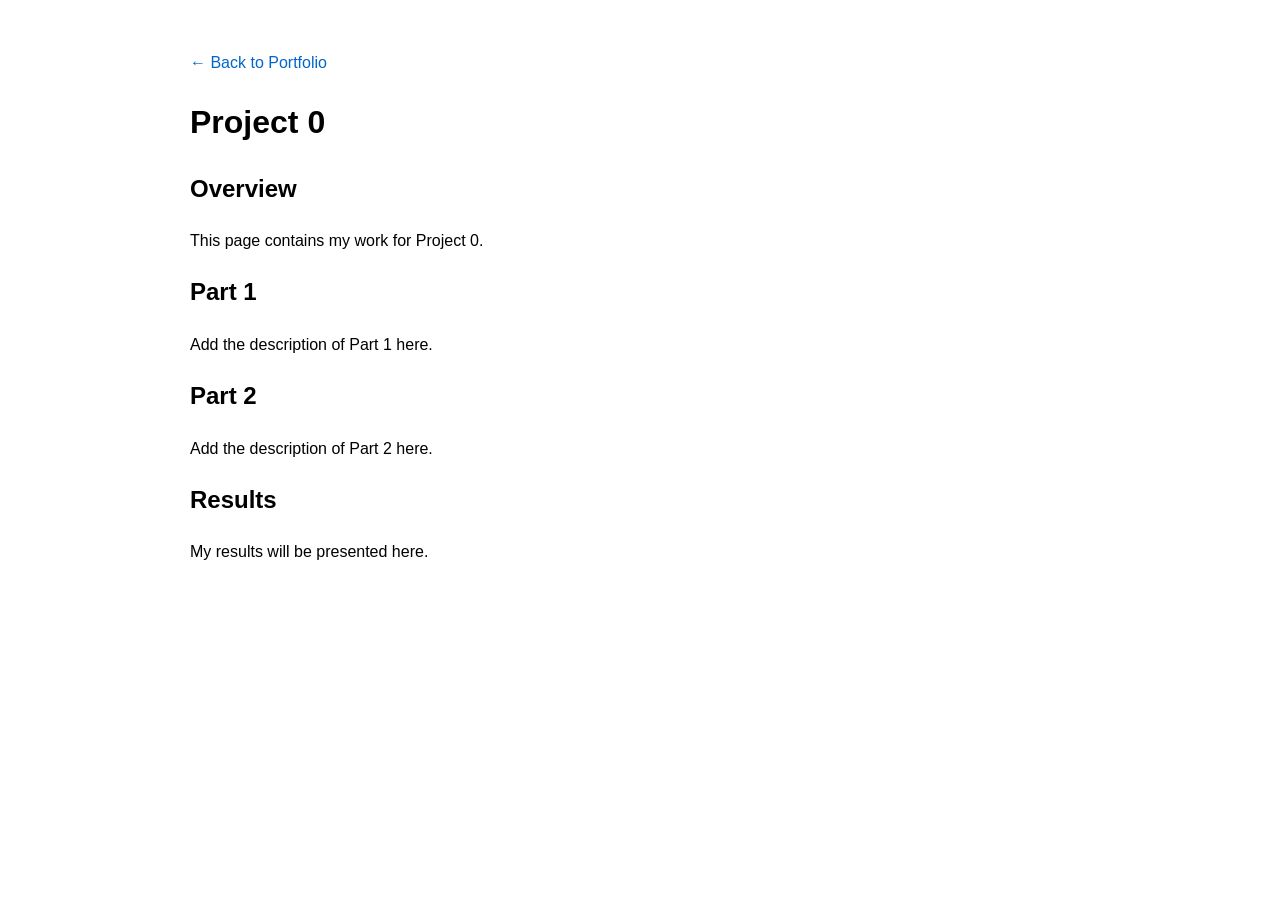
==== 0/index.html @ 97714717 "Add Project 0 page" ====
<!DOCTYPE html>
<html lang="en">

<head>
    <meta charset="UTF-8">
    <meta name="viewport" content="width=device-width, initial-scale=1.0">

    <title>Project 0 | Liankang Zhou</title>

    <style>
        body {
            font-family: Arial, sans-serif;
            max-width: 900px;
            margin: 50px auto;
            padding: 0 20px;
            line-height: 1.6;
        }

        a {
            color: #0066cc;
            text-decoration: none;
        }

        a:hover {
            text-decoration: underline;
        }

        img {
            max-width: 100%;
        }
    </style>
</head>

<body>
    <a href="../index.html">← Back to Portfolio</a>

    <h1>Project 0</h1>

    <h2>Overview</h2>
    <p>
        This page contains my work for Project 0.
    </p>

    <h2>Part 1</h2>
    <p>
        Add the description of Part 1 here.
    </p>

    <h2>Part 2</h2>
    <p>
        Add the description of Part 2 here.
    </p>

    <h2>Results</h2>
    <p>
        My results will be presented here.
    </p>
</body>

</html>
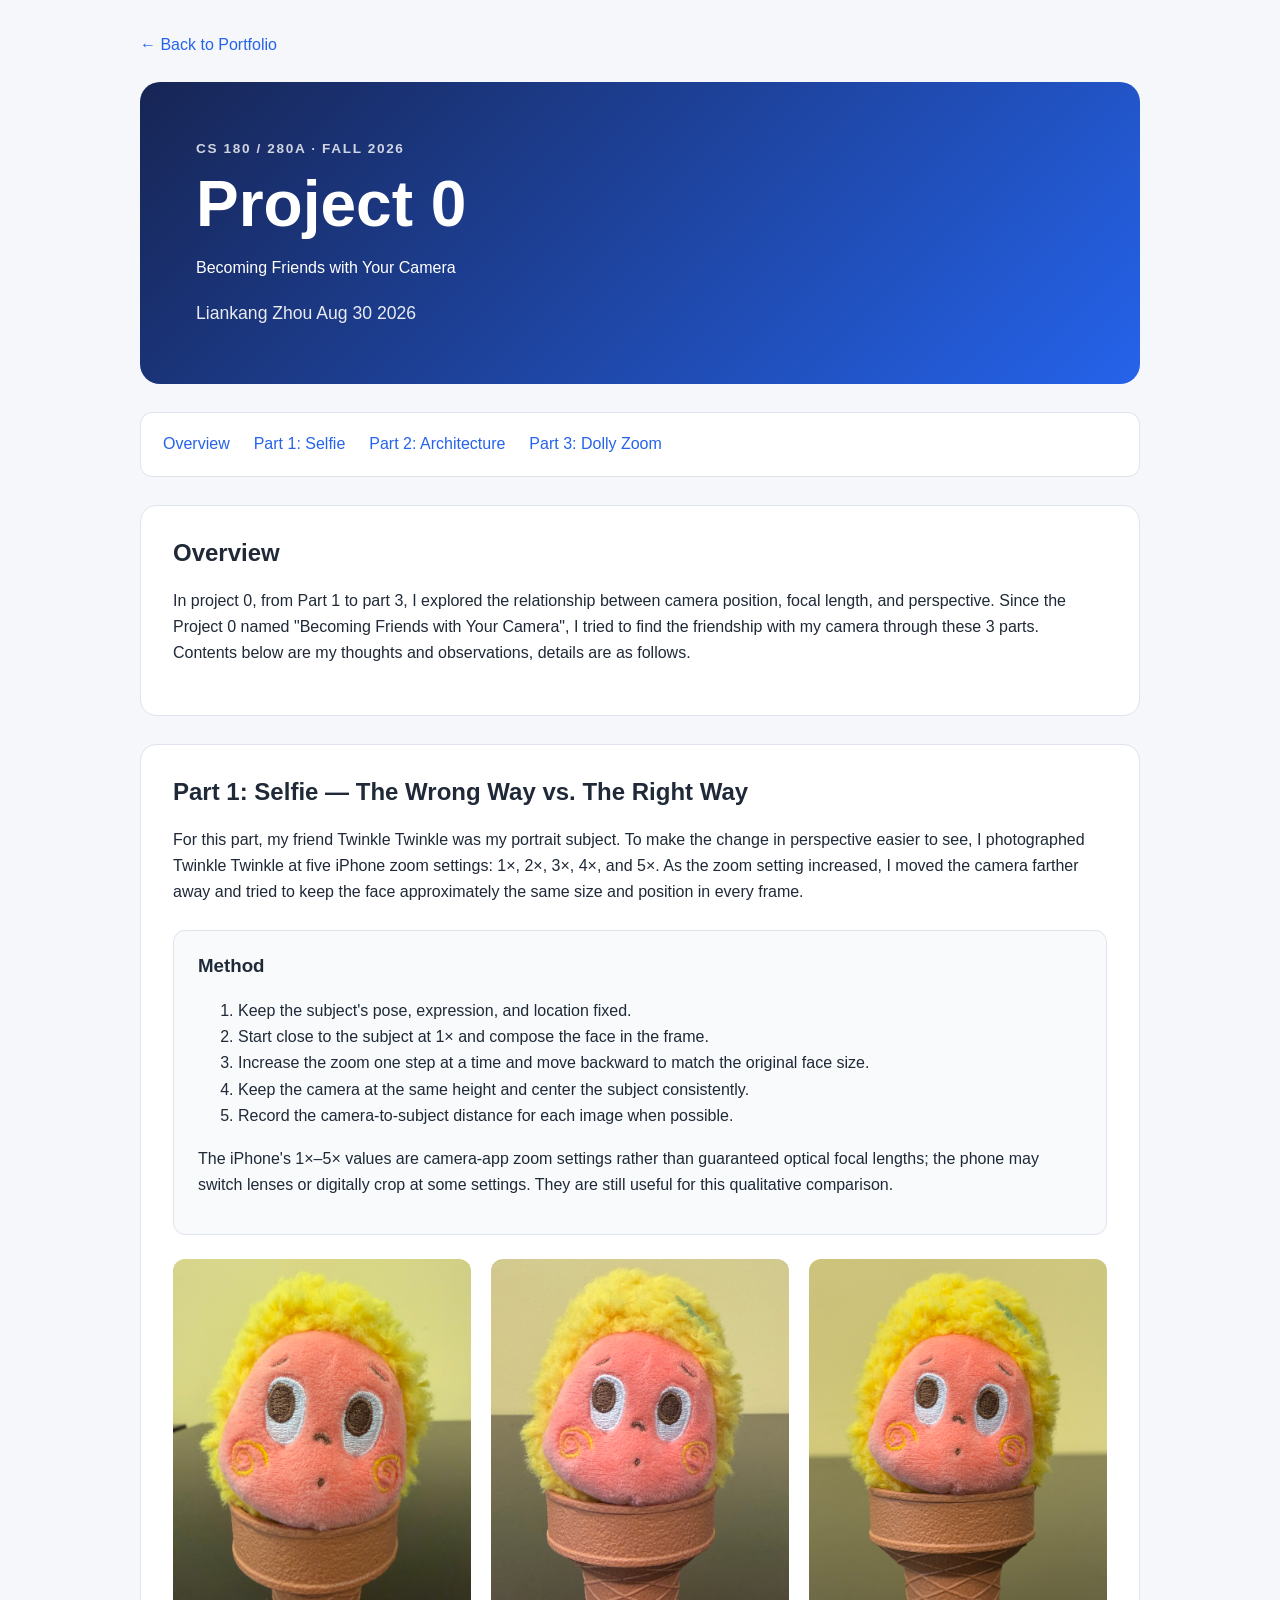
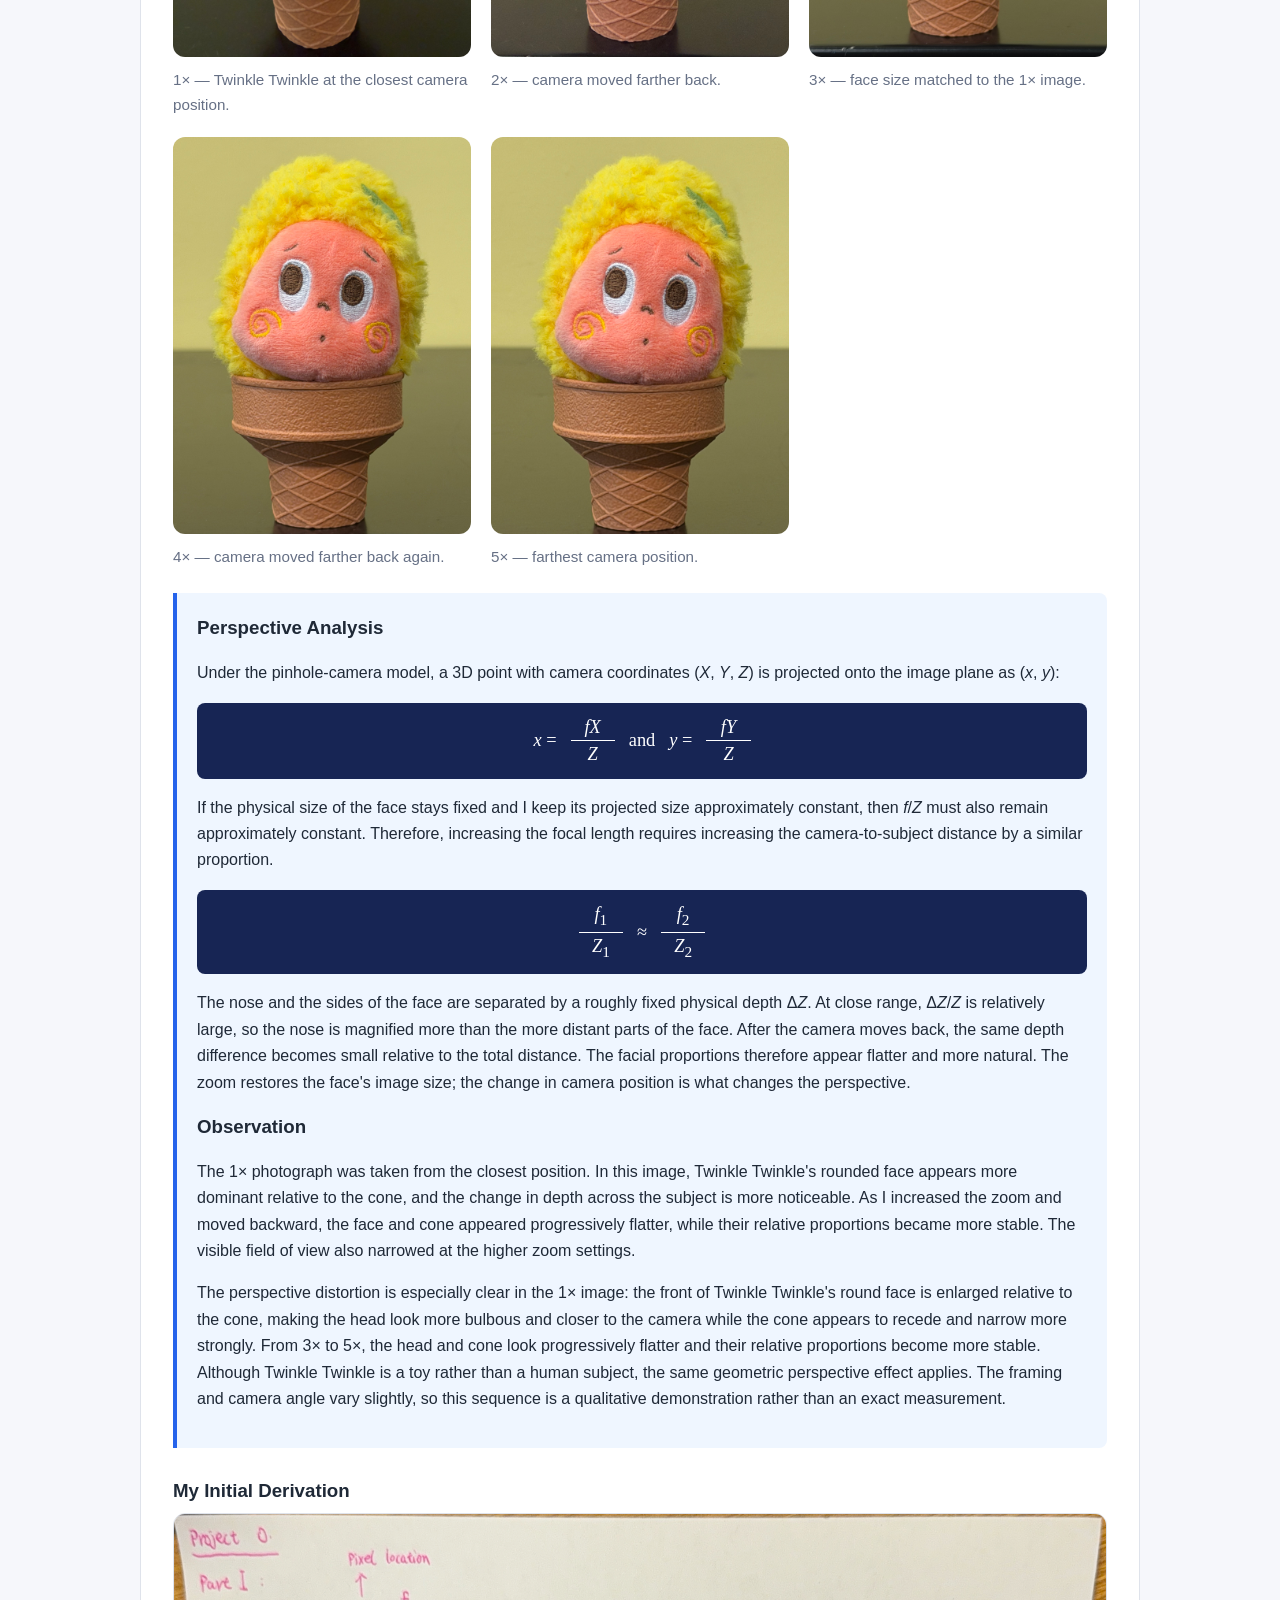
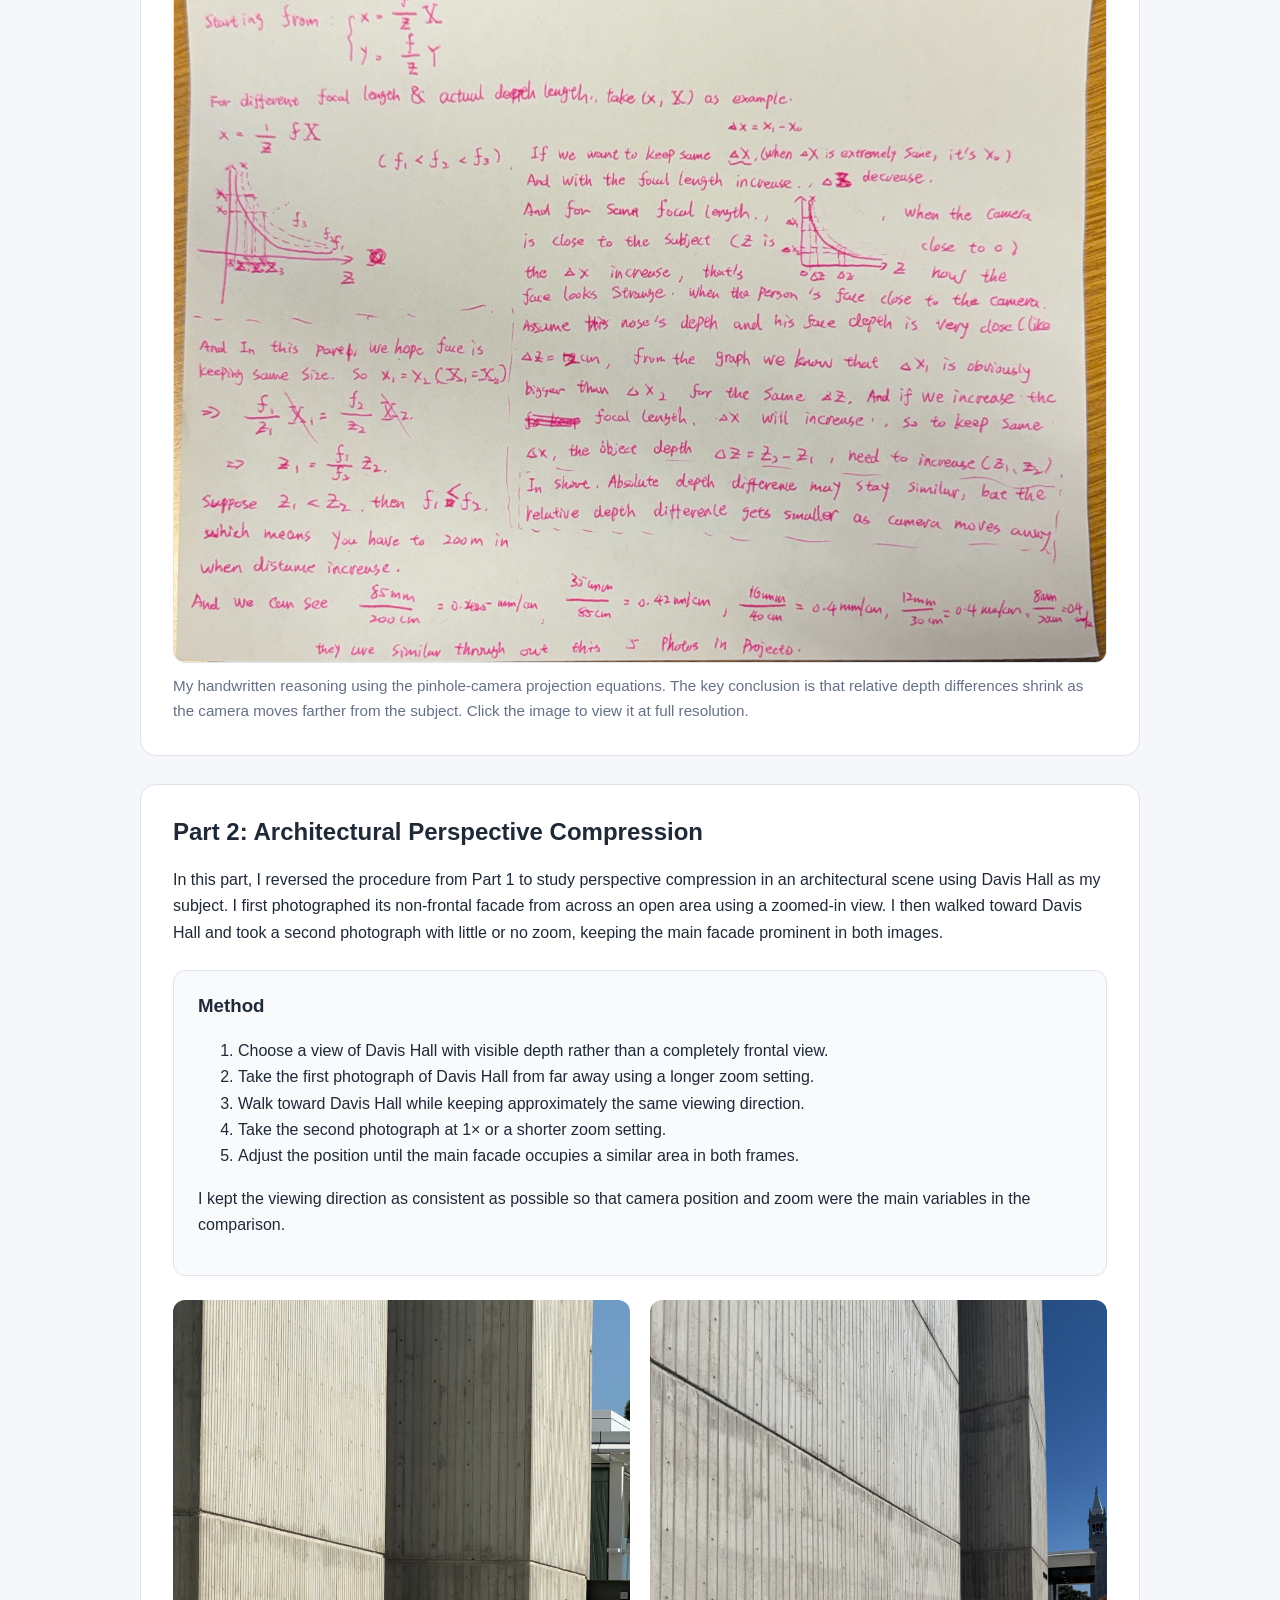
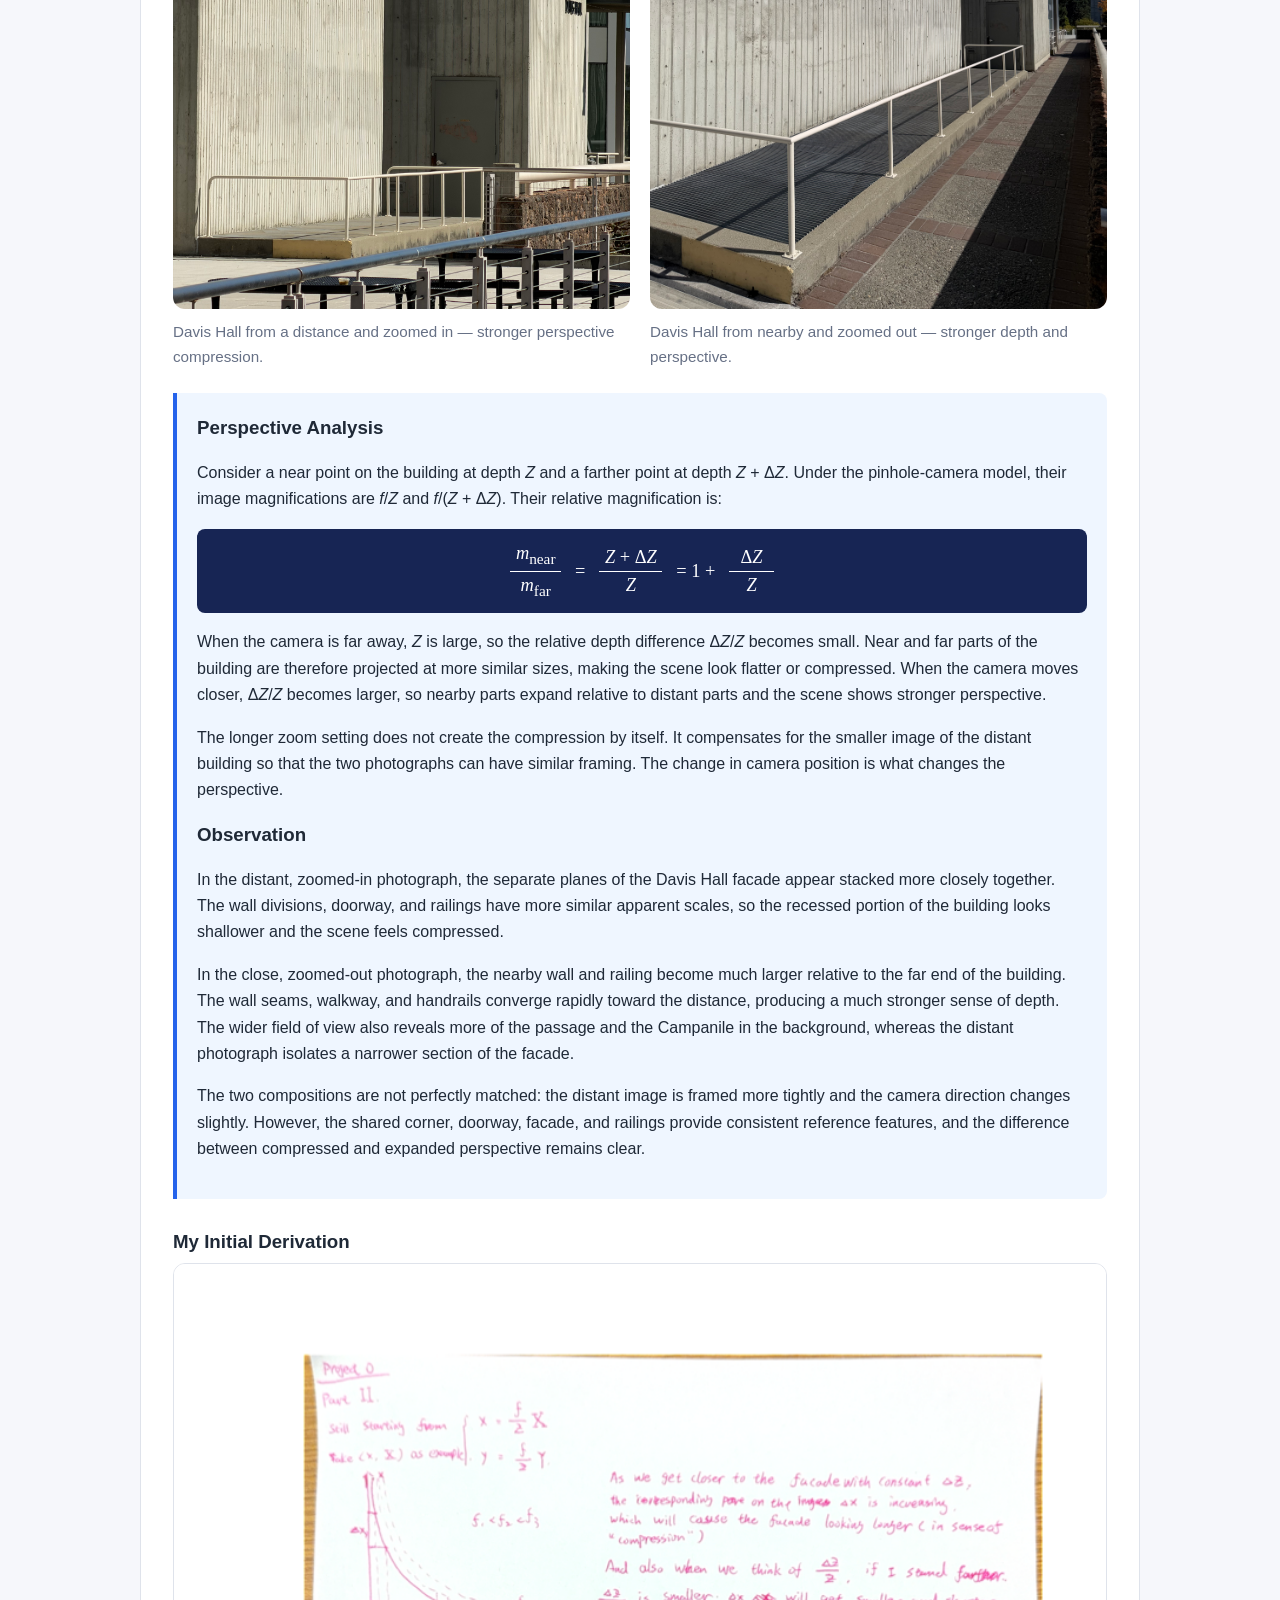
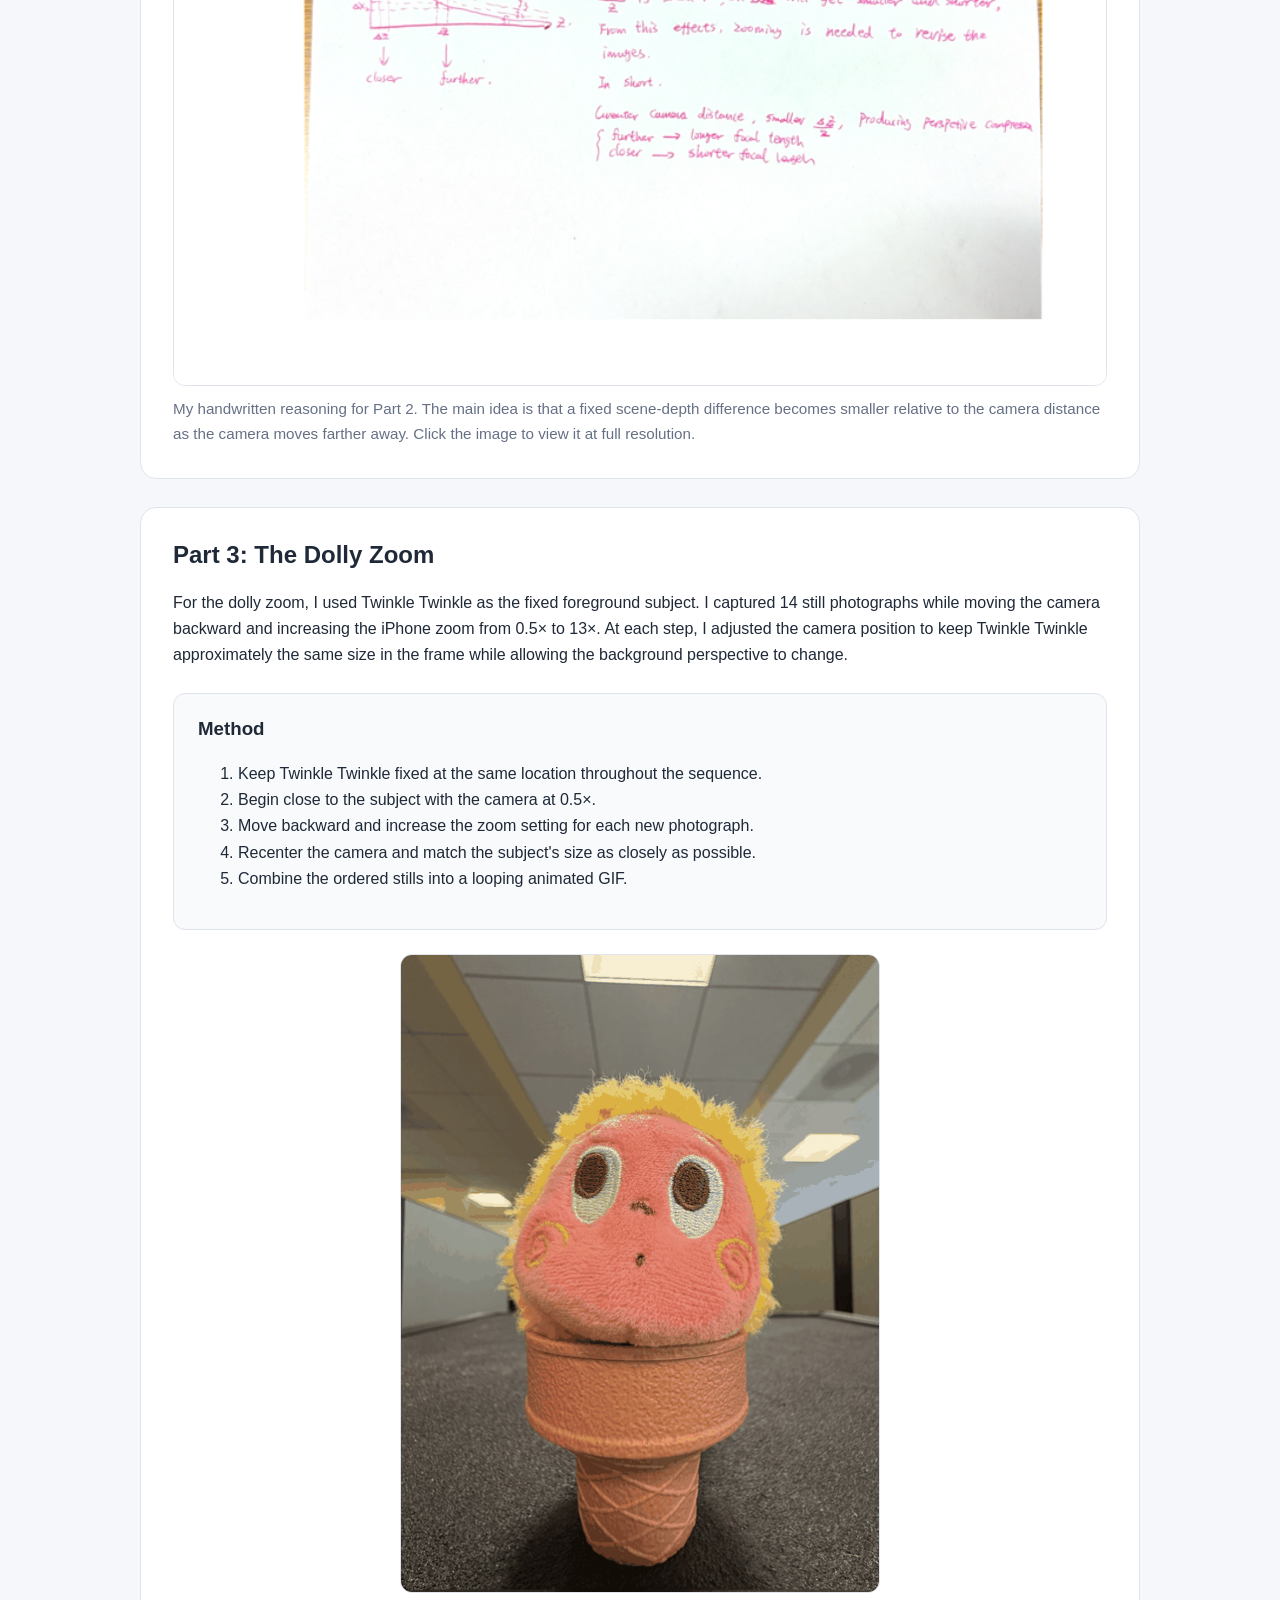
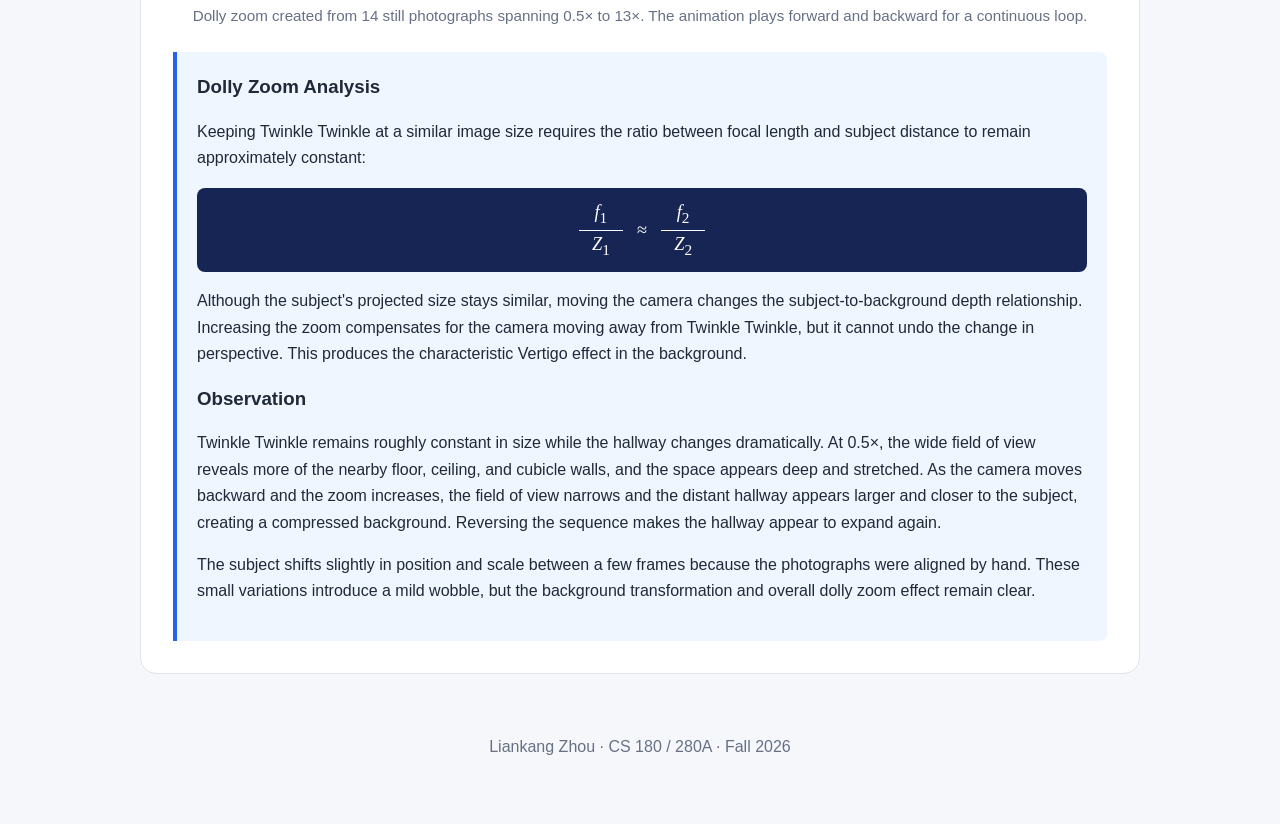
==== commit 0169254a: "Complete Project 0 webpage" ====
--- a/0/index.html
+++ b/0/index.html
@@ -8,53 +8,652 @@
     <title>Project 0 | Liankang Zhou</title>
 
     <style>
+        :root {
+            --background: #f6f7fb;
+            --surface: #ffffff;
+            --text: #1f2937;
+            --muted: #667085;
+            --accent: #2563eb;
+            --border: #dfe3eb;
+        }
+
+        * {
+            box-sizing: border-box;
+        }
+
+        html {
+            scroll-behavior: smooth;
+        }
+
         body {
+            margin: 0;
+            color: var(--text);
+            background: var(--background);
             font-family: Arial, sans-serif;
-            max-width: 900px;
-            margin: 50px auto;
-            padding: 0 20px;
-            line-height: 1.6;
-        }
-
-        a {
-            color: #0066cc;
+            line-height: 1.65;
+        }
+
+        main,
+        .site-header {
+            width: min(100% - 40px, 1000px);
+            margin: 0 auto;
+        }
+
+        .site-header {
+            padding: 32px 0 24px;
+        }
+
+        .back-link,
+        nav a {
+            color: var(--accent);
             text-decoration: none;
         }
 
-        a:hover {
+        .back-link:hover,
+        nav a:hover {
             text-decoration: underline;
         }
 
-        img {
-            max-width: 100%;
+        .hero {
+            padding: 56px;
+            border-radius: 20px;
+            color: white;
+            background: linear-gradient(135deg, #172554, #2563eb);
+        }
+
+        .eyebrow {
+            margin: 0 0 8px;
+            font-size: 0.85rem;
+            font-weight: bold;
+            letter-spacing: 0.12em;
+            text-transform: uppercase;
+            opacity: 0.8;
+        }
+
+        h1 {
+            margin: 0;
+            font-size: clamp(2.2rem, 6vw, 4rem);
+            line-height: 1.1;
+        }
+
+        .hero p:last-child {
+            max-width: 650px;
+            margin-bottom: 0;
+            font-size: 1.1rem;
+            opacity: 0.9;
+        }
+
+        nav {
+            display: flex;
+            flex-wrap: wrap;
+            gap: 12px 24px;
+            margin: 28px 0;
+            padding: 18px 22px;
+            border: 1px solid var(--border);
+            border-radius: 12px;
+            background: var(--surface);
+        }
+
+        section {
+            margin: 28px 0;
+            padding: 32px;
+            border: 1px solid var(--border);
+            border-radius: 16px;
+            background: var(--surface);
+        }
+
+        h2 {
+            margin-top: 0;
+            line-height: 1.25;
+        }
+
+        h3 {
+            margin-bottom: 6px;
+        }
+
+        .image-grid {
+            display: grid;
+            grid-template-columns: repeat(auto-fit, minmax(240px, 1fr));
+            gap: 20px;
+            margin-top: 24px;
+        }
+
+        figure {
+            margin: 0;
+        }
+
+        /* Replace each .image-placeholder with an <img> after adding your photos. */
+        .image-placeholder {
+            display: grid;
+            min-height: 280px;
+            place-items: center;
+            padding: 24px;
+            border: 2px dashed #b8c0cc;
+            border-radius: 12px;
+            color: var(--muted);
+            background: #f8fafc;
+            text-align: center;
+        }
+
+        figure img {
+            display: block;
+            width: 100%;
+            height: auto;
+            border-radius: 12px;
+        }
+
+        figcaption {
+            margin-top: 10px;
+            color: var(--muted);
+            font-size: 0.95rem;
+        }
+
+        .analysis {
+            margin-top: 24px;
+            padding: 20px;
+            border-left: 4px solid var(--accent);
+            border-radius: 0 8px 8px 0;
+            background: #eff6ff;
+        }
+
+        .analysis h3 {
+            margin-top: 0;
+        }
+
+        .method {
+            margin-top: 24px;
+            padding: 20px 24px;
+            border: 1px solid var(--border);
+            border-radius: 12px;
+            background: #f8fafc;
+        }
+
+        .method h3 {
+            margin-top: 0;
+        }
+
+        .equation {
+            display: flex;
+            align-items: center;
+            justify-content: center;
+            gap: 14px;
+            overflow-x: auto;
+            margin: 16px 0;
+            padding: 14px 18px;
+            border-radius: 8px;
+            background: #172554;
+            color: white;
+            font-family: Georgia, serif;
+            font-size: 1.15rem;
+            text-align: center;
+        }
+
+        .fraction {
+            display: inline-flex;
+            flex-direction: column;
+            align-items: stretch;
+            min-width: 2.4em;
+            line-height: 1.1;
+            vertical-align: middle;
+        }
+
+        .numerator {
+            padding: 0 0.3em 0.18em;
+            border-bottom: 1.5px solid currentColor;
+        }
+
+        .denominator {
+            padding: 0.18em 0.3em 0;
+        }
+
+        .note-figure {
+            margin-top: 28px;
+        }
+
+        .note-figure a {
+            display: block;
+            border-radius: 12px;
+            cursor: zoom-in;
+        }
+
+        .note-figure img {
+            display: block;
+            width: 100%;
+            height: auto;
+            object-fit: contain;
+            border: 1px solid var(--border);
+            background: #ffffff;
+        }
+
+        .gif-figure {
+            margin-top: 24px;
+            text-align: center;
+        }
+
+        .gif-figure img {
+            width: min(100%, 480px);
+            margin: 0 auto;
+            border: 1px solid var(--border);
+        }
+
+        footer {
+            padding: 16px 0 48px;
+            color: var(--muted);
+            text-align: center;
+        }
+
+        @media (max-width: 700px) {
+            .hero,
+            section {
+                padding: 24px;
+            }
+
+            .image-grid {
+                grid-template-columns: 1fr;
+            }
+
+            .image-placeholder {
+                min-height: 220px;
+            }
         }
     </style>
 </head>
 
 <body>
-    <a href="../index.html">← Back to Portfolio</a>
-
-    <h1>Project 0</h1>
-
-    <h2>Overview</h2>
-    <p>
-        This page contains my work for Project 0.
-    </p>
-
-    <h2>Part 1</h2>
-    <p>
-        Add the description of Part 1 here.
-    </p>
-
-    <h2>Part 2</h2>
-    <p>
-        Add the description of Part 2 here.
-    </p>
-
-    <h2>Results</h2>
-    <p>
-        My results will be presented here.
-    </p>
+    <header class="site-header">
+        <a class="back-link" href="../index.html">← Back to Portfolio</a>
+    </header>
+
+    <main>
+        <header class="hero">
+            <p class="eyebrow">CS 180 / 280A · Fall 2026</p>
+            <h1>Project 0</h1>
+            <p>Becoming Friends with Your Camera</p>
+            <p>Liankang Zhou Aug 30 2026</p>
+        </header>
+
+        <nav aria-label="Project sections">
+            <a href="#overview">Overview</a>
+            <a href="#part-1">Part 1: Selfie</a>
+            <a href="#part-2">Part 2: Architecture</a>
+            <a href="#part-3">Part 3: Dolly Zoom</a>
+        </nav>
+
+        <section id="overview">
+            <h2>Overview</h2>
+            <p>
+                In project 0, from Part 1 to part 3, I explored the relationship between camera position, focal length,
+                and perspective. Since the Project 0 named "Becoming Friends with Your Camera", I tried to find the friendship
+                with my camera through these 3 parts. Contents below are my thoughts and observations, details are as follows.
+            </p>
+        </section>
+
+        <section id="part-1">
+            <h2>Part 1: Selfie — The Wrong Way vs. The Right Way</h2>
+            <p>
+                For this part, my friend Twinkle Twinkle was my portrait subject. To make
+                the change in perspective easier to see, I photographed Twinkle Twinkle at five
+                iPhone zoom settings: 1×, 2×, 3×, 4×, and 5×. As the zoom setting increased,
+                I moved the camera farther away and tried to keep the face approximately the
+                same size and position in every frame.
+            </p>
+
+            <div class="method">
+                <h3>Method</h3>
+                <ol>
+                    <li>Keep the subject's pose, expression, and location fixed.</li>
+                    <li>Start close to the subject at 1× and compose the face in the frame.</li>
+                    <li>Increase the zoom one step at a time and move backward to match the original face size.</li>
+                    <li>Keep the camera at the same height and center the subject consistently.</li>
+                    <li>Record the camera-to-subject distance for each image when possible.</li>
+                </ol>
+                <p>
+                    The iPhone's 1×–5× values are camera-app zoom settings rather than
+                    guaranteed optical focal lengths; the phone may switch lenses or digitally
+                    crop at some settings. They are still useful for this qualitative comparison.
+                </p>
+            </div>
+
+            <div class="image-grid">
+                <figure>
+                    <img
+                        src="./images/1x.JPG"
+                        alt="Close portrait of Twinkle Twinkle photographed at 1x zoom"
+                    >
+                    <figcaption>1× — Twinkle Twinkle at the closest camera position.</figcaption>
+                </figure>
+
+                <figure>
+                    <img
+                        src="./images/2x.JPG"
+                        alt="Portrait of Twinkle Twinkle photographed at 2x zoom"
+                        loading="lazy"
+                    >
+                    <figcaption>2× — camera moved farther back.</figcaption>
+                </figure>
+
+                <figure>
+                    <img
+                        src="./images/3x.JPG"
+                        alt="Portrait of Twinkle Twinkle photographed at 3x zoom"
+                        loading="lazy"
+                    >
+                    <figcaption>3× — face size matched to the 1× image.</figcaption>
+                </figure>
+
+                <figure>
+                    <img
+                        src="./images/4x.JPG"
+                        alt="Portrait of Twinkle Twinkle photographed at 4x zoom"
+                        loading="lazy"
+                    >
+                    <figcaption>4× — camera moved farther back again.</figcaption>
+                </figure>
+
+                <figure>
+                    <img
+                        src="./images/5x.JPG"
+                        alt="Portrait of Twinkle Twinkle photographed at 5x zoom"
+                        loading="lazy"
+                    >
+                    <figcaption>5× — farthest camera position.</figcaption>
+                </figure>
+            </div>
+
+            <div class="analysis">
+                <h3>Perspective Analysis</h3>
+                <p>
+                    Under the pinhole-camera model, a 3D point with camera coordinates
+                    (<em>X</em>, <em>Y</em>, <em>Z</em>) is projected onto the image plane as
+                    (<em>x</em>, <em>y</em>):
+                </p>
+                <div class="equation" aria-label="x equals f X over Z, and y equals f Y over Z">
+                    <span><em>x</em> =</span>
+                    <span class="fraction">
+                        <span class="numerator"><em>fX</em></span>
+                        <span class="denominator"><em>Z</em></span>
+                    </span>
+                    <span>and</span>
+                    <span><em>y</em> =</span>
+                    <span class="fraction">
+                        <span class="numerator"><em>fY</em></span>
+                        <span class="denominator"><em>Z</em></span>
+                    </span>
+                </div>
+                <p>
+                    If the physical size of the face stays fixed and I keep its projected
+                    size approximately constant, then <em>f</em>/<em>Z</em> must also remain
+                    approximately constant. Therefore, increasing the focal length requires
+                    increasing the camera-to-subject distance by a similar proportion.
+                </p>
+                <div class="equation" aria-label="f one over Z one is approximately equal to f two over Z two">
+                    <span class="fraction">
+                        <span class="numerator"><em>f</em><sub>1</sub></span>
+                        <span class="denominator"><em>Z</em><sub>1</sub></span>
+                    </span>
+                    <span>≈</span>
+                    <span class="fraction">
+                        <span class="numerator"><em>f</em><sub>2</sub></span>
+                        <span class="denominator"><em>Z</em><sub>2</sub></span>
+                    </span>
+                </div>
+                <p>
+                    The nose and the sides of the face are separated by a roughly fixed physical
+                    depth Δ<em>Z</em>. At close range, Δ<em>Z</em>/<em>Z</em> is relatively large,
+                    so the nose is magnified more than the more distant parts of the face. After
+                    the camera moves back, the same depth difference becomes small relative to
+                    the total distance. The facial proportions therefore appear flatter and more
+                    natural. The zoom restores the face's image size; the change in camera position
+                    is what changes the perspective.
+                </p>
+
+                <h3>Observation</h3>
+                <p>
+                    The 1× photograph was taken from the closest position. In this image,
+                    Twinkle Twinkle's rounded face appears more dominant relative to the cone,
+                    and the change in depth across the subject is more noticeable. As I increased
+                    the zoom and moved backward, the face and cone appeared progressively flatter,
+                    while their relative proportions became more stable. The visible field of view
+                    also narrowed at the higher zoom settings.
+                </p>
+                <p>
+                    The perspective distortion is especially clear in the 1× image: the front of
+                    Twinkle Twinkle's round face is enlarged relative to the cone, making the head
+                    look more bulbous and closer to the camera while the cone appears to recede and
+                    narrow more strongly. From 3× to 5×, the head and cone look progressively flatter
+                    and their relative proportions become more stable. Although Twinkle Twinkle is a
+                    toy rather than a human subject, the same geometric perspective effect applies.
+                    The framing and camera angle vary slightly, so this sequence is a qualitative
+                    demonstration rather than an exact measurement.
+                </p>
+            </div>
+
+            <figure class="note-figure">
+                <h3>My Initial Derivation</h3>
+                <a
+                    href="./images/part1-perspective-notes.png"
+                    target="_blank"
+                    rel="noopener"
+                    aria-label="Open the handwritten derivation at full resolution"
+                >
+                    <img
+                        src="./images/part1-perspective-notes.png"
+                        alt="Handwritten derivation of the relationship between focal length, camera distance, and perspective"
+                    >
+                </a>
+                <figcaption>
+                    My handwritten reasoning using the pinhole-camera projection equations.
+                    The key conclusion is that relative depth differences shrink as the camera
+                    moves farther from the subject. Click the image to view it at full resolution.
+                </figcaption>
+            </figure>
+        </section>
+
+        <section id="part-2">
+            <h2>Part 2: Architectural Perspective Compression</h2>
+            <p>
+                In this part, I reversed the procedure from Part 1 to study perspective
+                compression in an architectural scene using Davis Hall as my subject. I first
+                photographed its non-frontal facade from across an open area using a zoomed-in
+                view. I then walked toward Davis Hall and took a second photograph with little
+                or no zoom, keeping the main facade prominent in both images.
+            </p>
+
+            <div class="method">
+                <h3>Method</h3>
+                <ol>
+                    <li>Choose a view of Davis Hall with visible depth rather than a completely frontal view.</li>
+                    <li>Take the first photograph of Davis Hall from far away using a longer zoom setting.</li>
+                    <li>Walk toward Davis Hall while keeping approximately the same viewing direction.</li>
+                    <li>Take the second photograph at 1× or a shorter zoom setting.</li>
+                    <li>Adjust the position until the main facade occupies a similar area in both frames.</li>
+                </ol>
+                <p>
+                    I kept the viewing direction as consistent as possible so that camera position
+                    and zoom were the main variables in the comparison.
+                </p>
+            </div>
+
+            <div class="image-grid">
+                <figure>
+                    <img
+                        src="./images/davis-hall-distant.JPG"
+                        alt="Distant zoomed-in photograph of the Davis Hall facade"
+                        loading="lazy"
+                    >
+                    <figcaption>Davis Hall from a distance and zoomed in — stronger perspective compression.</figcaption>
+                </figure>
+
+                <figure>
+                    <img
+                        src="./images/davis-hall-close.JPG"
+                        alt="Close zoomed-out photograph looking along the Davis Hall facade"
+                        loading="lazy"
+                    >
+                    <figcaption>Davis Hall from nearby and zoomed out — stronger depth and perspective.</figcaption>
+                </figure>
+            </div>
+
+            <div class="analysis">
+                <h3>Perspective Analysis</h3>
+                <p>
+                    Consider a near point on the building at depth <em>Z</em> and a farther point
+                    at depth <em>Z</em> + Δ<em>Z</em>. Under the pinhole-camera model, their image
+                    magnifications are <em>f</em>/<em>Z</em> and
+                    <em>f</em>/(<em>Z</em> + Δ<em>Z</em>). Their relative magnification is:
+                </p>
+                <div class="equation" aria-label="near magnification over far magnification equals Z plus delta Z over Z, which equals one plus delta Z over Z">
+                    <span class="fraction">
+                        <span class="numerator"><em>m</em><sub>near</sub></span>
+                        <span class="denominator"><em>m</em><sub>far</sub></span>
+                    </span>
+                    <span>=</span>
+                    <span class="fraction">
+                        <span class="numerator"><em>Z</em> + Δ<em>Z</em></span>
+                        <span class="denominator"><em>Z</em></span>
+                    </span>
+                    <span>= 1 +</span>
+                    <span class="fraction">
+                        <span class="numerator">Δ<em>Z</em></span>
+                        <span class="denominator"><em>Z</em></span>
+                    </span>
+                </div>
+                <p>
+                    When the camera is far away, <em>Z</em> is large, so the relative depth
+                    difference Δ<em>Z</em>/<em>Z</em> becomes small. Near and far parts of the
+                    building are therefore projected at more similar sizes, making the scene look
+                    flatter or compressed. When the camera moves closer, Δ<em>Z</em>/<em>Z</em>
+                    becomes larger, so nearby parts expand relative to distant parts and the scene
+                    shows stronger perspective.
+                </p>
+                <p>
+                    The longer zoom setting does not create the compression by itself. It compensates
+                    for the smaller image of the distant building so that the two photographs can
+                    have similar framing. The change in camera position is what changes the perspective.
+                </p>
+
+                <h3>Observation</h3>
+                <p>
+                    In the distant, zoomed-in photograph, the separate planes of the Davis Hall
+                    facade appear stacked more closely together. The wall divisions, doorway, and
+                    railings have more similar apparent scales, so the recessed portion of the
+                    building looks shallower and the scene feels compressed.
+                </p>
+                <p>
+                    In the close, zoomed-out photograph, the nearby wall and railing become much
+                    larger relative to the far end of the building. The wall seams, walkway, and
+                    handrails converge rapidly toward the distance, producing a much stronger sense
+                    of depth. The wider field of view also reveals more of the passage and the
+                    Campanile in the background, whereas the distant photograph isolates a narrower
+                    section of the facade.
+                </p>
+                <p>
+                    The two compositions are not perfectly matched: the distant image is framed
+                    more tightly and the camera direction changes slightly. However, the shared
+                    corner, doorway, facade, and railings provide consistent reference features,
+                    and the difference between compressed and expanded perspective remains clear.
+                </p>
+            </div>
+
+            <figure class="note-figure">
+                <h3>My Initial Derivation</h3>
+                <a
+                    href="./images/part2-notes.png"
+                    target="_blank"
+                    rel="noopener"
+                    aria-label="Open the Part 2 handwritten derivation at full resolution"
+                >
+                    <img
+                        src="./images/part2-notes.png"
+                        alt="Handwritten derivation of architectural perspective compression"
+                        loading="lazy"
+                    >
+                </a>
+                <figcaption>
+                    My handwritten reasoning for Part 2. The main idea is that a fixed scene-depth
+                    difference becomes smaller relative to the camera distance as the camera moves
+                    farther away. Click the image to view it at full resolution.
+                </figcaption>
+            </figure>
+        </section>
+
+        <section id="part-3">
+            <h2>Part 3: The Dolly Zoom</h2>
+            <p>
+                For the dolly zoom, I used Twinkle Twinkle as the fixed foreground subject.
+                I captured 14 still photographs while moving the camera backward and increasing
+                the iPhone zoom from 0.5× to 13×. At each step, I adjusted the camera position
+                to keep Twinkle Twinkle approximately the same size in the frame while allowing
+                the background perspective to change.
+            </p>
+
+            <div class="method">
+                <h3>Method</h3>
+                <ol>
+                    <li>Keep Twinkle Twinkle fixed at the same location throughout the sequence.</li>
+                    <li>Begin close to the subject with the camera at 0.5×.</li>
+                    <li>Move backward and increase the zoom setting for each new photograph.</li>
+                    <li>Recenter the camera and match the subject's size as closely as possible.</li>
+                    <li>Combine the ordered stills into a looping animated GIF.</li>
+                </ol>
+            </div>
+
+            <figure class="gif-figure">
+                <img
+                    src="./images/dolly-zoom.gif"
+                    alt="Animated dolly zoom of Twinkle Twinkle created from zoom settings between 0.5x and 13x"
+                >
+                <figcaption>
+                    Dolly zoom created from 14 still photographs spanning 0.5× to 13×.
+                    The animation plays forward and backward for a continuous loop.
+                </figcaption>
+            </figure>
+
+            <div class="analysis">
+                <h3>Dolly Zoom Analysis</h3>
+                <p>
+                    Keeping Twinkle Twinkle at a similar image size requires the ratio between
+                    focal length and subject distance to remain approximately constant:
+                </p>
+                <div class="equation" aria-label="f one over Z one is approximately equal to f two over Z two">
+                    <span class="fraction">
+                        <span class="numerator"><em>f</em><sub>1</sub></span>
+                        <span class="denominator"><em>Z</em><sub>1</sub></span>
+                    </span>
+                    <span>≈</span>
+                    <span class="fraction">
+                        <span class="numerator"><em>f</em><sub>2</sub></span>
+                        <span class="denominator"><em>Z</em><sub>2</sub></span>
+                    </span>
+                </div>
+                <p>
+                    Although the subject's projected size stays similar, moving the camera changes
+                    the subject-to-background depth relationship. Increasing the zoom compensates
+                    for the camera moving away from Twinkle Twinkle, but it cannot undo the change
+                    in perspective. This produces the characteristic Vertigo effect in the background.
+                </p>
+
+                <h3>Observation</h3>
+                <p>
+                    Twinkle Twinkle remains roughly constant in size while the hallway changes
+                    dramatically. At 0.5×, the wide field of view reveals more of the nearby floor,
+                    ceiling, and cubicle walls, and the space appears deep and stretched. As the
+                    camera moves backward and the zoom increases, the field of view narrows and the
+                    distant hallway appears larger and closer to the subject, creating a compressed
+                    background. Reversing the sequence makes the hallway appear to expand again.
+                </p>
+                <p>
+                    The subject shifts slightly in position and scale between a few frames because
+                    the photographs were aligned by hand. These small variations introduce a mild
+                    wobble, but the background transformation and overall dolly zoom effect remain clear.
+                </p>
+            </div>
+        </section>
+    </main>
+
+    <footer>
+        <p>Liankang Zhou · CS 180 / 280A · Fall 2026</p>
+    </footer>
 </body>
 
-</html>+</html>
